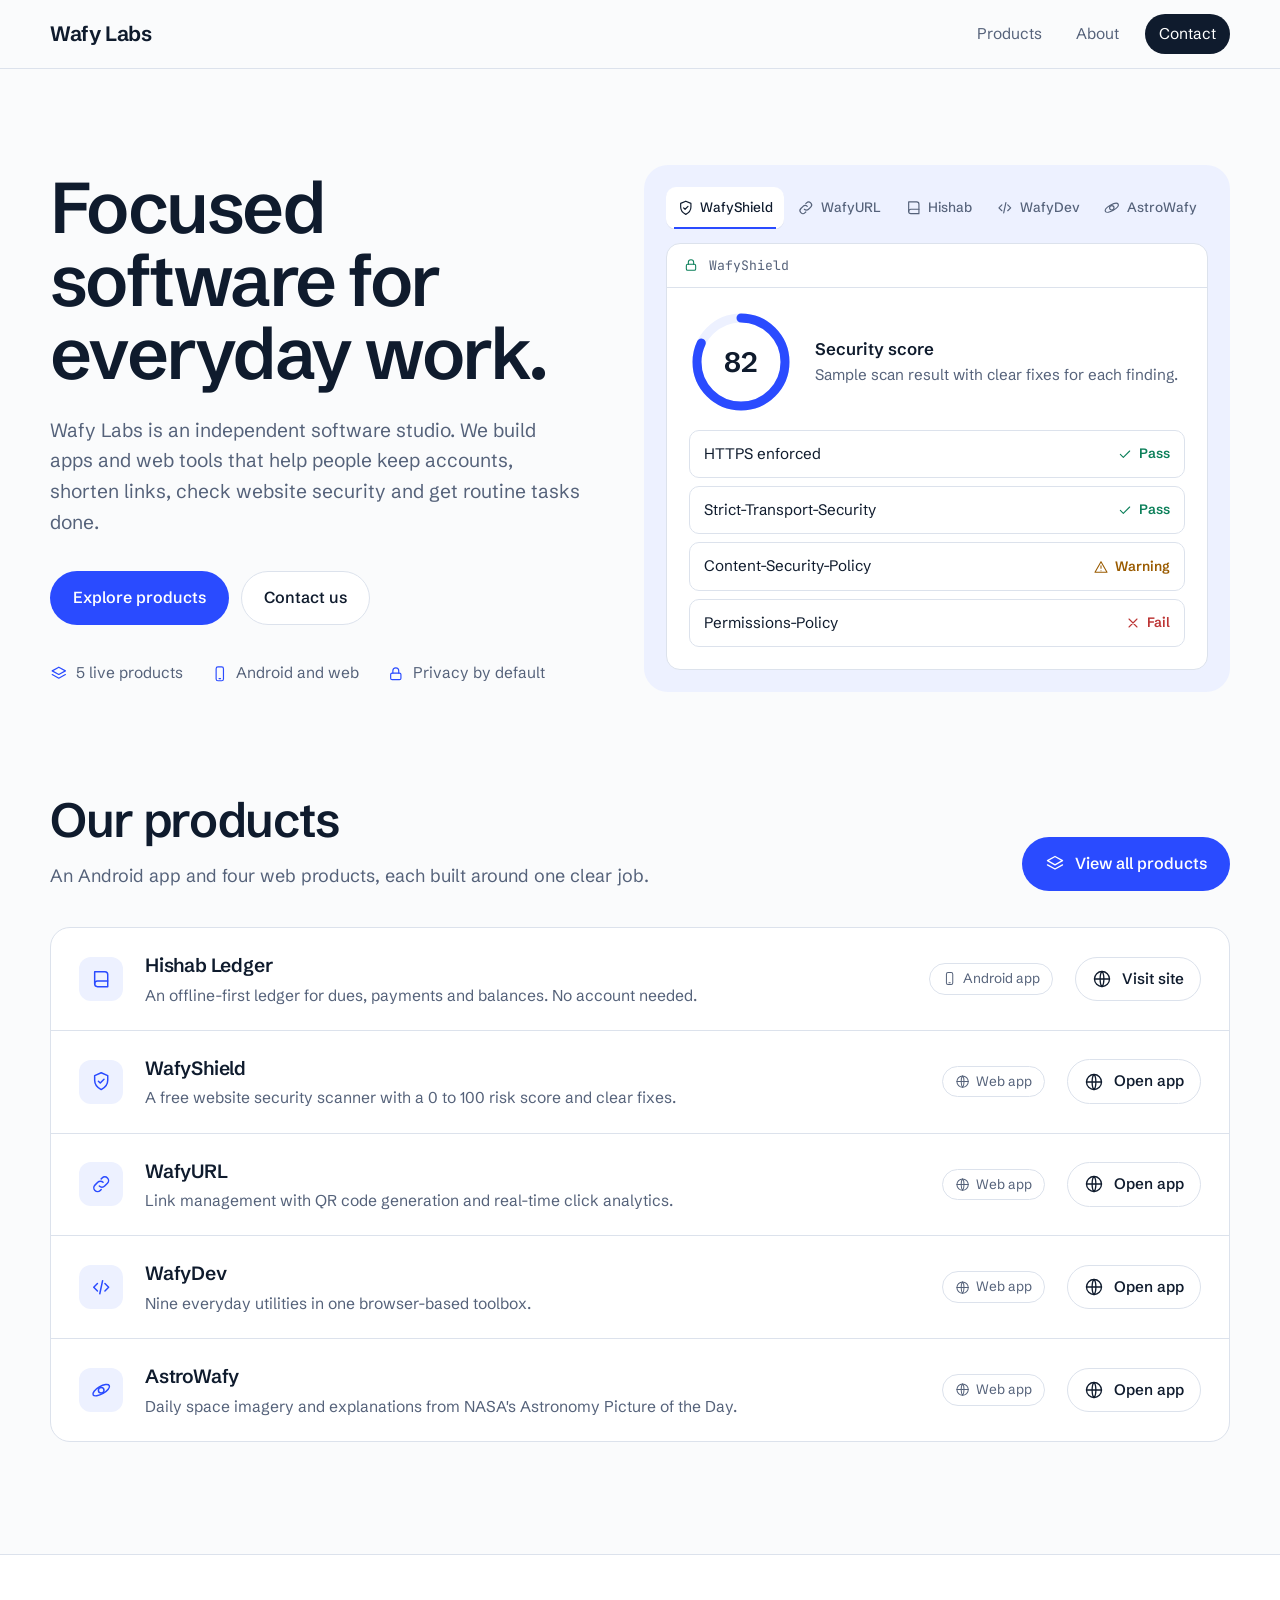
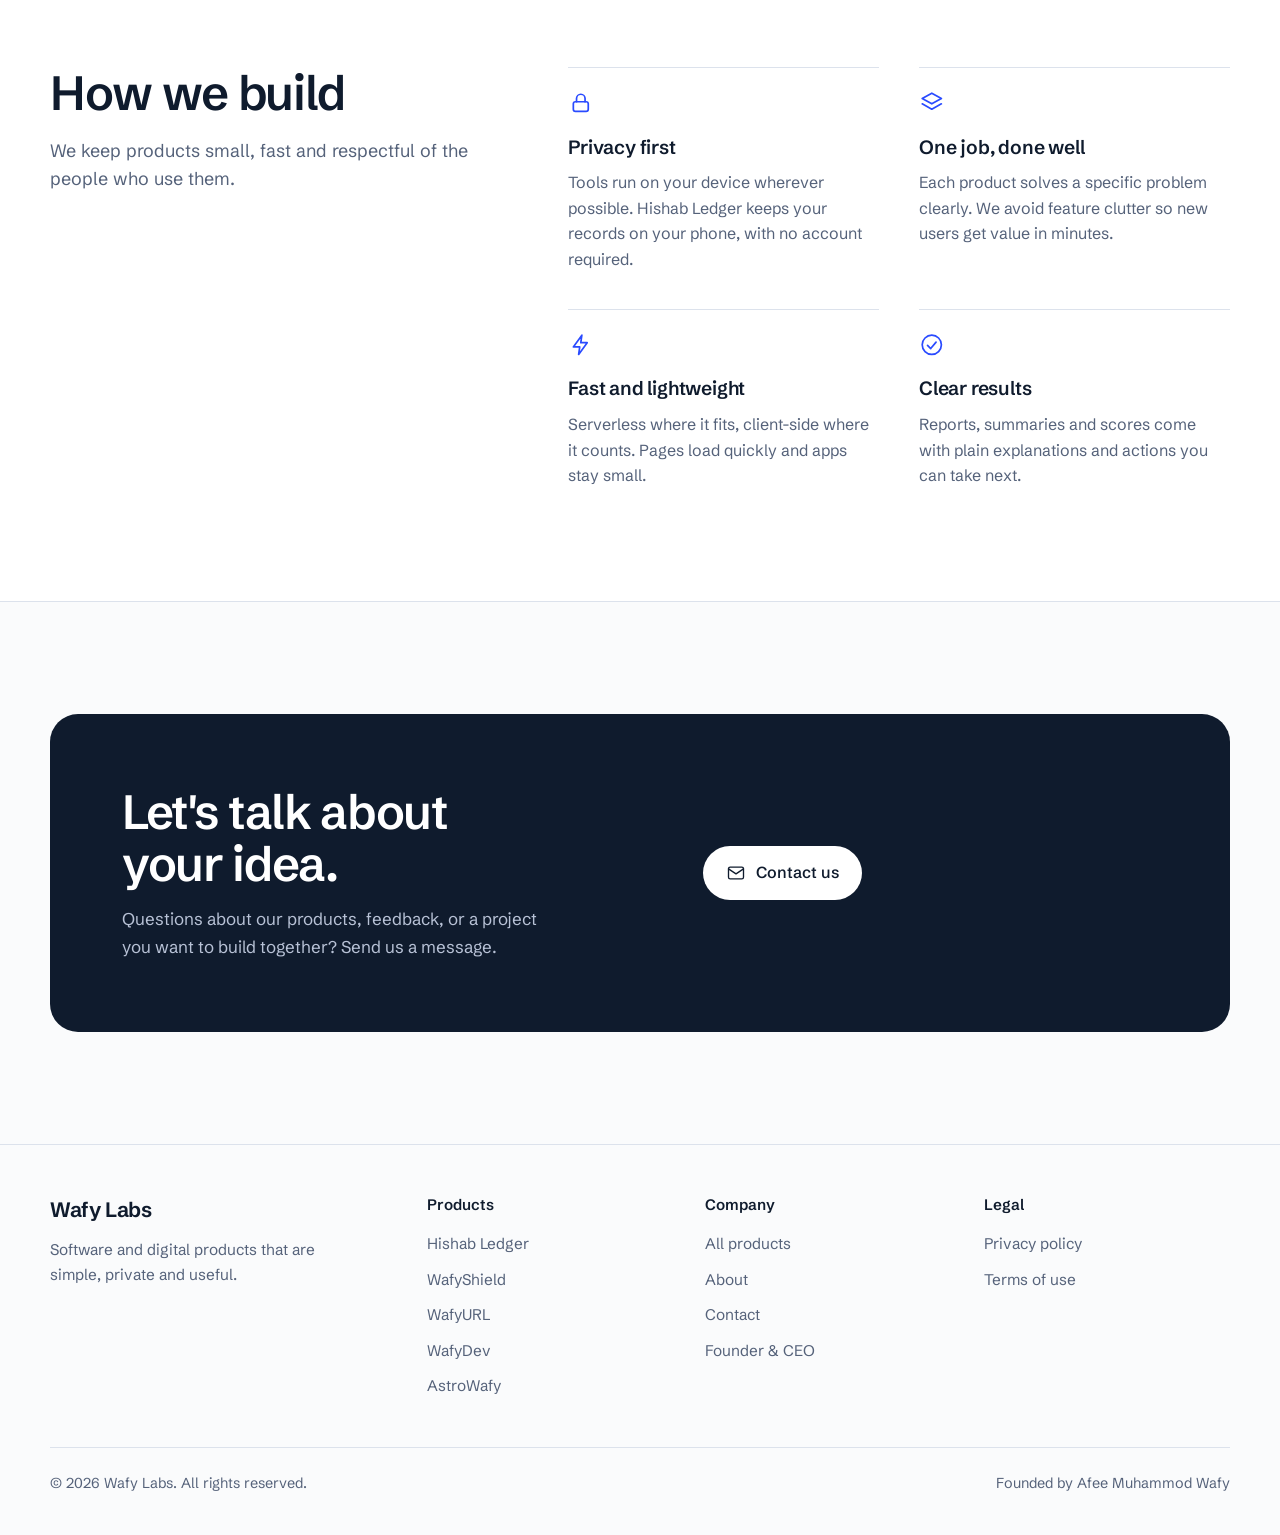
==== index.html @ 8c19bfa4 "Add files via upload" ====
<!doctype html>
<html lang="en">
<head>
  <meta charset="UTF-8">
  <meta name="viewport" content="width=device-width, initial-scale=1.0">
  <title>Wafy Labs — Software &amp; Digital Products</title>
  <meta name="description" content="Wafy Labs is an independent software studio building useful software, digital products, and web-based tools.">
  <meta name="author" content="Afee Muhammod Wafy">
  <meta name="creator" content="Afee Muhammod Wafy">
  <meta name="publisher" content="Wafy Labs">
  <link rel="icon" type="image/webp" href="assets/favicon.webp">
  <link rel="apple-touch-icon" href="assets/favicon.webp">
  <meta name="robots" content="index, follow, max-image-preview:large">
  <meta name="theme-color" content="#FAFBFC">
  <meta name="application-name" content="Wafy Labs">
  <link rel="canonical" href="https://amwafy.xyz/">

  <meta property="og:type" content="website">
  <meta property="og:url" content="https://amwafy.xyz/">
  <meta property="og:title" content="Wafy Labs — Software &amp; Digital Products">
  <meta property="og:description" content="Wafy Labs is an independent software studio building useful software, digital products, and web-based tools.">
  <meta property="og:site_name" content="Wafy Labs">
  <meta property="og:locale" content="en_US">
  <meta property="og:image" content="https://amwafy.xyz/assets/favicon.webp">

  <meta name="twitter:card" content="summary">
  <meta name="twitter:title" content="Wafy Labs — Software &amp; Digital Products">
  <meta name="twitter:description" content="Wafy Labs is an independent software studio building useful software, digital products, and web-based tools.">
  <meta name="twitter:image" content="https://amwafy.xyz/assets/favicon.webp">

  <script type="application/ld+json">
{
  "@context": "https://schema.org",
  "@graph": [
    {
      "@type": "Person",
      "@id": "https://afeemuhammodwafy.com/#person",
      "name": "Afee Muhammod Wafy",
      "url": "https://afeemuhammodwafy.com/",
      "jobTitle": "Founder &amp; CEO & CEO",
      "worksFor": {
        "@id": "https://amwafy.xyz/#organization"
      },
      "sameAs": [
        "https://github.com/afeemuhammodwafy1"
      ]
    },
    {
      "@type": "Organization",
      "@id": "https://amwafy.xyz/#organization",
      "name": "Wafy Labs",
      "url": "https://amwafy.xyz/",
      "logo": "https://amwafy.xyz/assets/favicon.webp",
      "description": "Independent software studio building useful software, digital products, and web-based tools.",
      "founder": {
        "@id": "https://afeemuhammodwafy.com/#person"
      }
    },
    {
      "@type": "WebSite",
      "@id": "https://amwafy.xyz/#website",
      "url": "https://amwafy.xyz/",
      "name": "Wafy Labs",
      "description": "Independent software studio building useful software, digital products, and web-based tools.",
      "publisher": {
        "@id": "https://amwafy.xyz/#organization"
      },
      "author": {
        "@id": "https://afeemuhammodwafy.com/#person"
      }
    },
    {
      "@type": "ItemList",
      "name": "Wafy Labs products",
      "url": "https://amwafy.xyz/products/",
      "itemListElement": [
        {
          "@type": "ListItem",
          "position": 1,
          "item": {
            "@type": "MobileApplication",
            "name": "Hishab Ledger",
            "url": "https://hishabledger.amwafy.xyz/",
            "operatingSystem": "Android",
            "applicationCategory": "FinanceApplication"
          }
        },
        {
          "@type": "ListItem",
          "position": 2,
          "item": {
            "@type": "WebApplication",
            "name": "WafyShield",
            "url": "https://shield.amwafy.xyz/",
            "applicationCategory": "SecurityApplication"
          }
        },
        {
          "@type": "ListItem",
          "position": 3,
          "item": {
            "@type": "WebApplication",
            "name": "WafyURL",
            "url": "https://url.amwafy.xyz/",
            "applicationCategory": "UtilitiesApplication"
          }
        },
        {
          "@type": "ListItem",
          "position": 4,
          "item": {
            "@type": "WebApplication",
            "name": "WafyDev",
            "url": "https://dev.amwafy.xyz/",
            "applicationCategory": "DeveloperApplication"
          }
        },
        {
          "@type": "ListItem",
          "position": 5,
          "item": {
            "@type": "WebApplication",
            "name": "AstroWafy",
            "url": "https://astro.amwafy.xyz/",
            "description": "Web app that shows NASA Astronomy Picture of the Day imagery with explanations."
          }
        }
      ]
    },
    {
      "@type": "WebPage",
      "@id": "https://amwafy.xyz/#webpage",
      "url": "https://amwafy.xyz/",
      "name": "Wafy Labs — Software & Digital Products",
      "isPartOf": {
        "@id": "https://amwafy.xyz/#website"
      },
      "about": {
        "@id": "https://amwafy.xyz/#organization"
      }
    }
  ]
}
  </script>

  <link rel="preconnect" href="https://fonts.googleapis.com">
  <link rel="preconnect" href="https://fonts.gstatic.com" crossorigin>
  <link href="https://fonts.googleapis.com/css2?family=Schibsted+Grotesk:wght@400;500;600;700&family=JetBrains+Mono:wght@400;500&display=swap" rel="stylesheet">
  <link rel="stylesheet" href="css/style.css">
</head>
<body>
<svg width="0" height="0" style="position:absolute" aria-hidden="true" focusable="false">
  <symbol id="i-ledger" viewBox="0 0 24 24"><path d="M5 4h11a3 3 0 0 1 3 3v13H8a3 3 0 0 1-3-3V4z"/><path d="M5 17a3 3 0 0 1 3-3h11"/></symbol>
  <symbol id="i-shield" viewBox="0 0 24 24"><path d="M12 3l7 3v5c0 4.5-3 8-7 10-4-2-7-5.5-7-10V6l7-3z"/><path d="M9 12l2 2 4-4"/></symbol>
  <symbol id="i-link" viewBox="0 0 24 24"><path d="M10 14a4 4 0 0 0 5.7 0l3-3a4 4 0 0 0-5.7-5.7l-1 1"/><path d="M14 10a4 4 0 0 0-5.7 0l-3 3a4 4 0 0 0 5.7 5.7l1-1"/></symbol>
  <symbol id="i-code" viewBox="0 0 24 24"><path d="M8 8l-4 4 4 4M16 8l4 4-4 4M13.5 5l-3 14"/></symbol>
  <symbol id="i-orbit" viewBox="0 0 24 24"><circle cx="12" cy="12" r="3"/><ellipse cx="12" cy="12" rx="10" ry="4" transform="rotate(-30 12 12)"/></symbol>
  <symbol id="i-mail" viewBox="0 0 24 24"><rect x="3" y="5" width="18" height="14" rx="2"/><path d="M3 7l9 6 9-6"/></symbol>
  <symbol id="i-branch" viewBox="0 0 24 24"><circle cx="6" cy="6" r="2"/><circle cx="6" cy="18" r="2"/><circle cx="18" cy="8" r="2"/><path d="M6 8v8M18 10c0 4-6 3-12 6"/></symbol>
  <symbol id="i-globe" viewBox="0 0 24 24"><circle cx="12" cy="12" r="9"/><path d="M3 12h18M12 3c3 3 3 15 0 18M12 3c-3 3-3 15 0 18"/></symbol>
  <symbol id="i-lock" viewBox="0 0 24 24"><rect x="5" y="11" width="14" height="9" rx="2"/><path d="M8 11V8a4 4 0 0 1 8 0v3"/></symbol>
  <symbol id="i-bolt" viewBox="0 0 24 24"><path d="M13 3L5 14h6l-1 7 8-11h-6l1-7z"/></symbol>
  <symbol id="i-phone" viewBox="0 0 24 24"><rect x="7" y="2.5" width="10" height="19" rx="2.5"/><path d="M11 18.5h2"/></symbol>
  <symbol id="i-check" viewBox="0 0 24 24"><path d="M5 12.5l4.5 4.5L19 7.5"/></symbol>
  <symbol id="i-warn" viewBox="0 0 24 24"><path d="M12 4l9 16H3L12 4z"/><path d="M12 10v4M12 17.5v.01"/></symbol>
  <symbol id="i-x" viewBox="0 0 24 24"><path d="M6 6l12 12M18 6L6 18"/></symbol>
  <symbol id="i-menu" viewBox="0 0 24 24"><path d="M4 7h16M4 12h16M4 17h16"/></symbol>
  <symbol id="i-close" viewBox="0 0 24 24"><path d="M6 6l12 12M18 6L6 18"/></symbol>
  <symbol id="i-user" viewBox="0 0 24 24"><circle cx="12" cy="8" r="4"/><path d="M4 21c0-4 4-6 8-6s8 2 8 6"/></symbol>
  <symbol id="i-layers" viewBox="0 0 24 24"><path d="M12 3l9 5-9 5-9-5 9-5z"/><path d="M3 13l9 5 9-5"/></symbol>
  <symbol id="i-circle-check" viewBox="0 0 24 24"><circle cx="12" cy="12" r="9"/><path d="M8 12.5l3 3 5-6"/></symbol>
  <symbol id="i-key" viewBox="0 0 24 24"><circle cx="8" cy="15" r="4"/><path d="M11 12l9-9M16 7l3 3"/></symbol>
  <symbol id="i-qr" viewBox="0 0 24 24"><rect x="4" y="4" width="6" height="6"/><rect x="14" y="4" width="6" height="6"/><rect x="4" y="14" width="6" height="6"/><path d="M14 14h2v2h-2zM18 18h2M14 19v1M19 14v1"/></symbol>
  <symbol id="i-keyboard" viewBox="0 0 24 24"><rect x="2.5" y="6" width="19" height="12" rx="2"/><path d="M6 10h.01M10 10h.01M14 10h.01M18 10h.01M7 14h10"/></symbol>
  <symbol id="i-timer" viewBox="0 0 24 24"><circle cx="12" cy="13" r="8"/><path d="M12 9v4l2.5 2M9.5 3h5"/></symbol>
  <symbol id="i-doc" viewBox="0 0 24 24"><path d="M6 3h8l4 4v14H6V3z"/><path d="M14 3v4h4M9 12h6M9 16h6"/></symbol>
  <symbol id="i-note" viewBox="0 0 24 24"><rect x="4" y="4" width="16" height="16" rx="2"/><path d="M8 9h8M8 13h5"/></symbol>
  <symbol id="i-calendar" viewBox="0 0 24 24"><rect x="4" y="5" width="16" height="16" rx="2"/><path d="M4 10h16M8 3v4M16 3v4"/></symbol>
  <symbol id="i-type" viewBox="0 0 24 24"><path d="M5 7V5h14v2M12 5v14M9 19h6"/></symbol>
  <symbol id="i-palette" viewBox="0 0 24 24"><path d="M12 3a9 9 0 1 0 0 18c1.5 0 2-1 1.5-2-.6-1.2 0-2.5 1.5-2.5H17a4 4 0 0 0 4-4c0-5-4-9.5-9-9.5z"/><path d="M7.5 11h.01M10 7.5h.01M14.5 7.5h.01"/></symbol>
</svg>

<a class="skip" href="#main">Skip to content</a>
<header class="site-header">
  <div class="wrap nav">
    <a href="./" class="brand" aria-label="Wafy Labs home">Wafy Labs</a>
    <button class="menu-btn" id="menuBtn" aria-label="Open menu" aria-expanded="false" aria-controls="navLinks">
      <svg class="ic" aria-hidden="true"><use href="#i-menu"/></svg>
    </button>
    <nav class="nav-links" id="navLinks" aria-label="Primary">
      <a href="products/">Products</a>
      <a href="about/">About</a>
      <a href="contact/" class="cta">Contact</a>
    </nav>
  </div>
</header>

<main id="main">
<!-- Hero -->
  <section class="hero">
    <div class="wrap hero-grid">
      <div class="hero-copy">
        <h1>Focused software for everyday work.</h1>
        <p class="hero-lead">Wafy Labs is an independent software studio. We build apps and web tools that help people keep accounts, shorten links, check website security and get routine tasks done.</p>
        <div class="hero-actions">
          <a href="products/" class="btn btn-primary">Explore products</a>
          <a href="contact/" class="btn btn-ghost">Contact us</a>
        </div>
        <div class="hero-meta">
          <span><svg class="ic" aria-hidden="true"><use href="#i-layers"/></svg>5 live products</span>
          <span><svg class="ic" aria-hidden="true"><use href="#i-phone"/></svg>Android and web</span>
          <span><svg class="ic" aria-hidden="true"><use href="#i-lock"/></svg>Privacy by default</span>
        </div>
      </div>

      <div class="stage-wrap">
        <div class="stage" id="stage">
          <div class="tabs" role="tablist" aria-label="Wafy Labs products">
            <button class="tab" role="tab" aria-selected="true" aria-controls="p-shield" id="t-shield" data-name="WafyShield"><svg class="ic" aria-hidden="true"><use href="#i-shield"/></svg><span>WafyShield</span></button>
            <button class="tab" role="tab" aria-selected="false" aria-controls="p-url" id="t-url" data-name="WafyURL"><svg class="ic" aria-hidden="true"><use href="#i-link"/></svg><span>WafyURL</span></button>
            <button class="tab" role="tab" aria-selected="false" aria-controls="p-hishab" id="t-hishab" data-name="Hishab Ledger"><svg class="ic" aria-hidden="true"><use href="#i-ledger"/></svg><span>Hishab</span></button>
            <button class="tab" role="tab" aria-selected="false" aria-controls="p-dev" id="t-dev" data-name="WafyDev"><svg class="ic" aria-hidden="true"><use href="#i-code"/></svg><span>WafyDev</span></button>
            <button class="tab" role="tab" aria-selected="false" aria-controls="p-astro" id="t-astro" data-name="AstroWafy"><svg class="ic" aria-hidden="true"><use href="#i-orbit"/></svg><span>AstroWafy</span></button>
          </div>

          <div class="window">
            <div class="window-bar">
              <svg class="ic" aria-hidden="true"><use href="#i-lock"/></svg>
              <span id="barName">WafyShield</span>
            </div>
            <div class="panels">

              <div class="panel active" role="tabpanel" id="p-shield" aria-labelledby="t-shield">
                <div class="score">
                  <svg class="ring" viewBox="0 0 104 104" role="img" aria-label="Security score 82 out of 100">
                    <circle class="track" cx="52" cy="52" r="44"/>
                    <circle class="bar" cx="52" cy="52" r="44"/>
                    <text x="52" y="62" text-anchor="middle">82</text>
                  </svg>
                  <p><strong>Security score</strong>Sample scan result with clear fixes for each finding.</p>
                </div>
                <div class="rows">
                  <div class="row"><span>HTTPS enforced</span><span class="status s-pass"><svg class="ic" aria-hidden="true"><use href="#i-check"/></svg>Pass</span></div>
                  <div class="row"><span>Strict-Transport-Security</span><span class="status s-pass"><svg class="ic" aria-hidden="true"><use href="#i-check"/></svg>Pass</span></div>
                  <div class="row"><span>Content-Security-Policy</span><span class="status s-warn"><svg class="ic" aria-hidden="true"><use href="#i-warn"/></svg>Warning</span></div>
                  <div class="row"><span>Permissions-Policy</span><span class="status s-fail"><svg class="ic" aria-hidden="true"><use href="#i-x"/></svg>Fail</span></div>
                </div>
              </div>

              <div class="panel" role="tabpanel" id="p-url" aria-labelledby="t-url">
                <div class="shortlink"><span>Short link ready</span><span class="status s-pass"><svg class="ic" aria-hidden="true"><use href="#i-check"/></svg>Active</span></div>
                <div class="url-grid">
                  <svg class="qr" id="qr" viewBox="0 0 25 25" role="img" aria-label="Sample QR code" shape-rendering="crispEdges"></svg>
                  <div>
                    <p class="chart-label">Clicks, last 7 days (sample)</p>
                    <div class="bars" aria-hidden="true">
                      <i style="height:34%"></i><i style="height:52%"></i><i style="height:44%"></i><i style="height:70%"></i><i style="height:62%"></i><i style="height:88%"></i><i style="height:76%"></i>
                    </div>
                  </div>
                </div>
              </div>

              <div class="panel" role="tabpanel" id="p-hishab" aria-labelledby="t-hishab">
                <div class="balance"><strong>৳ 12,450</strong><span>Total due, works offline</span></div>
                <div class="rows">
                  <div class="row"><span>Rahim Store<br><small>Due, 2 entries</small></span><span class="amt">৳ 5,200</span></div>
                  <div class="row"><span>Salma Traders<br><small>Payment received</small></span><span class="amt s-pass">৳ 1,500</span></div>
                  <div class="row"><span>Karim<br><small>Due, 1 entry</small></span><span class="amt">৳ 7,250</span></div>
                </div>
              </div>

              <div class="panel" role="tabpanel" id="p-dev" aria-labelledby="t-dev">
                <p class="panel-title">9 tools, one toolbox</p>
                <div class="tools">
                  <div class="tool"><svg class="ic" aria-hidden="true"><use href="#i-key"/></svg>Password</div>
                  <div class="tool"><svg class="ic" aria-hidden="true"><use href="#i-qr"/></svg>QR code</div>
                  <div class="tool"><svg class="ic" aria-hidden="true"><use href="#i-keyboard"/></svg>Typing test</div>
                  <div class="tool"><svg class="ic" aria-hidden="true"><use href="#i-timer"/></svg>Study timer</div>
                  <div class="tool"><svg class="ic" aria-hidden="true"><use href="#i-doc"/></svg>Markdown</div>
                  <div class="tool"><svg class="ic" aria-hidden="true"><use href="#i-note"/></svg>Notes</div>
                  <div class="tool"><svg class="ic" aria-hidden="true"><use href="#i-calendar"/></svg>Countdown</div>
                  <div class="tool"><svg class="ic" aria-hidden="true"><use href="#i-type"/></svg>Text utils</div>
                  <div class="tool"><svg class="ic" aria-hidden="true"><use href="#i-palette"/></svg>Palette</div>
                </div>
              </div>

              <div class="panel sky" role="tabpanel" id="p-astro" aria-labelledby="t-astro">
                <svg viewBox="0 0 320 260" role="img" aria-label="Orbit illustration">
                  <g class="orbit-spin">
                    <circle class="o" cx="160" cy="130" r="46"/>
                    <circle class="o" cx="160" cy="130" r="82"/>
                    <circle class="o" cx="160" cy="130" r="118"/>
                    <circle class="p" cx="206" cy="130" r="6"/>
                    <circle class="p" cx="102" cy="72" r="8" opacity=".7"/>
                    <circle class="p" cx="160" cy="12" r="5" opacity=".5"/>
                  </g>
                  <circle class="s" cx="160" cy="130" r="14"/>
                </svg>
              </div>

            </div>
          </div>
        </div>
      </div>
    </div>
  </section>

  

  <section class="flush-top">
    <div class="wrap">
      <div class="head-row">
        <div class="section-head">
          <h2>Our products</h2>
          <p>An Android app and four web products, each built around one clear job.</p>
        </div>
        <a class="btn btn-primary" href="products/"><svg class="ic" aria-hidden="true"><use href="#i-layers"/></svg> View all products</a>
      </div>
      <div class="plist">
      <article class="prow">
        <span class="card-icon"><svg class="ic" aria-hidden="true"><use href="#i-ledger"/></svg></span>
        <div>
          <h3>Hishab Ledger</h3>
          <p>An offline-first ledger for dues, payments and balances. No account needed.</p>
        </div>
        <span class="tag"><svg class="ic" aria-hidden="true"><use href="#i-phone"/></svg>Android app</span>
        <a class="btn btn-ghost btn-sm" href="https://hishabledger.amwafy.xyz/" rel="noopener"><svg class="ic" aria-hidden="true"><use href="#i-globe"/></svg> Visit site</a>
      </article>
      <article class="prow">
        <span class="card-icon"><svg class="ic" aria-hidden="true"><use href="#i-shield"/></svg></span>
        <div>
          <h3>WafyShield</h3>
          <p>A free website security scanner with a 0 to 100 risk score and clear fixes.</p>
        </div>
        <span class="tag"><svg class="ic" aria-hidden="true"><use href="#i-globe"/></svg>Web app</span>
        <a class="btn btn-ghost btn-sm" href="https://shield.amwafy.xyz/" rel="noopener"><svg class="ic" aria-hidden="true"><use href="#i-globe"/></svg> Open app</a>
      </article>
      <article class="prow">
        <span class="card-icon"><svg class="ic" aria-hidden="true"><use href="#i-link"/></svg></span>
        <div>
          <h3>WafyURL</h3>
          <p>Link management with QR code generation and real-time click analytics.</p>
        </div>
        <span class="tag"><svg class="ic" aria-hidden="true"><use href="#i-globe"/></svg>Web app</span>
        <a class="btn btn-ghost btn-sm" href="https://url.amwafy.xyz/" rel="noopener"><svg class="ic" aria-hidden="true"><use href="#i-globe"/></svg> Open app</a>
      </article>
      <article class="prow">
        <span class="card-icon"><svg class="ic" aria-hidden="true"><use href="#i-code"/></svg></span>
        <div>
          <h3>WafyDev</h3>
          <p>Nine everyday utilities in one browser-based toolbox.</p>
        </div>
        <span class="tag"><svg class="ic" aria-hidden="true"><use href="#i-globe"/></svg>Web app</span>
        <a class="btn btn-ghost btn-sm" href="https://dev.amwafy.xyz/" rel="noopener"><svg class="ic" aria-hidden="true"><use href="#i-globe"/></svg> Open app</a>
      </article>
      <article class="prow">
        <span class="card-icon"><svg class="ic" aria-hidden="true"><use href="#i-orbit"/></svg></span>
        <div>
          <h3>AstroWafy</h3>
          <p>Daily space imagery and explanations from NASA's Astronomy Picture of the Day.</p>
        </div>
        <span class="tag"><svg class="ic" aria-hidden="true"><use href="#i-globe"/></svg>Web app</span>
        <a class="btn btn-ghost btn-sm" href="https://astro.amwafy.xyz/" rel="noopener"><svg class="ic" aria-hidden="true"><use href="#i-globe"/></svg> Open app</a>
      </article>
      </div>
    </div>
  </section>

  <section class="approach">
    <div class="wrap split">
      <div>
        <h2>How we build</h2>
        <p class="lead">We keep products small, fast and respectful of the people who use them.</p>
      </div>
      <div class="principles">
        <div class="principle">
          <svg class="ic" aria-hidden="true"><use href="#i-lock"/></svg>
          <h3>Privacy first</h3>
          <p>Tools run on your device wherever possible. Hishab Ledger keeps your records on your phone, with no account required.</p>
        </div>
        <div class="principle">
          <svg class="ic" aria-hidden="true"><use href="#i-layers"/></svg>
          <h3>One job, done well</h3>
          <p>Each product solves a specific problem clearly. We avoid feature clutter so new users get value in minutes.</p>
        </div>
        <div class="principle">
          <svg class="ic" aria-hidden="true"><use href="#i-bolt"/></svg>
          <h3>Fast and lightweight</h3>
          <p>Serverless where it fits, client-side where it counts. Pages load quickly and apps stay small.</p>
        </div>
        <div class="principle">
          <svg class="ic" aria-hidden="true"><use href="#i-circle-check"/></svg>
          <h3>Clear results</h3>
          <p>Reports, summaries and scores come with plain explanations and actions you can take next.</p>
        </div>
      </div>
    </div>
  </section>

  <section class="cta-section" style="padding-top: clamp(64px, 9vw, 112px);">
    <div class="wrap">
      <div class="contact-box">
        <div>
          <h2>Let's talk about your idea.</h2>
          <p>Questions about our products, feedback, or a project you want to build together? Send us a message.</p>
        </div>
        <div class="cta-actions">
          <a class="btn btn-light" href="contact/"><svg class="ic" aria-hidden="true"><use href="#i-mail"/></svg> Contact us</a>
        </div>
      </div>
    </div>
  </section>

</main>

<footer>
  <div class="wrap">
    <div class="foot">
      <div>
        <a href="./" class="brand">Wafy Labs</a>
        <p>Software and digital products that are simple, private and useful.</p>
      </div>
      <div>
        <h3>Products</h3>
        <ul>
          <li><a href="https://hishabledger.amwafy.xyz/" rel="noopener">Hishab Ledger</a></li>
          <li><a href="https://shield.amwafy.xyz/" rel="noopener">WafyShield</a></li>
          <li><a href="https://url.amwafy.xyz/" rel="noopener">WafyURL</a></li>
          <li><a href="https://dev.amwafy.xyz/" rel="noopener">WafyDev</a></li>
          <li><a href="https://astro.amwafy.xyz/" rel="noopener">AstroWafy</a></li>
        </ul>
      </div>
      <div>
        <h3>Company</h3>
        <ul>
          <li><a href="products/">All products</a></li>
          <li><a href="about/">About</a></li>
          <li><a href="contact/">Contact</a></li>
          <li><a href="https://afeemuhammodwafy.com/" rel="noopener">Founder &amp; CEO</a></li>
        </ul>
      </div>
      <div>
        <h3>Legal</h3>
        <ul>
          <li><a href="privacy/">Privacy policy</a></li>
          <li><a href="terms/">Terms of use</a></li>
        </ul>
      </div>
    </div>
    <div class="copy">
      <span>&copy; <span id="year">2026</span> Wafy Labs. All rights reserved.</span>
      <span>Founded by Afee Muhammod Wafy</span>
    </div>
  </div>
</footer>

<script src="js/main.js" defer></script>
</body>
</html>
---- css/style.css ----
:root {
      --bg: #FAFBFC;
      --surface: #FFFFFF;
      --ink: #0F1B2D;
      --muted: #55627A;
      --line: #DCE2EC;
      --accent: #2A4BFF;
      --accent-ink: #1B35C9;
      --tint: #EDF1FF;
      --pass: #0B7F59;
      --warn: #9A5B00;
      --fail: #BC3434;
      --font: "Schibsted Grotesk", "Segoe UI", system-ui, -apple-system, "Helvetica Neue", Arial, sans-serif;
      --mono: "JetBrains Mono", ui-monospace, "SFMono-Regular", Menlo, Consolas, monospace;
      --radius: 16px;
      --wrap: 1180px;
    }

    *, *::before, *::after { box-sizing: border-box; }
    html { scroll-behavior: smooth; scroll-padding-top: 84px; -webkit-text-size-adjust: 100%; }
    body {
      margin: 0;
      background: var(--bg);
      color: var(--ink);
      font-family: var(--font);
      font-size: 1.0625rem;
      line-height: 1.6;
      -webkit-font-smoothing: antialiased;
    }
    img, svg { display: block; max-width: 100%; }
    a { color: inherit; text-decoration: none; }
    h1, h2, h3, p { margin: 0; }
    ul { margin: 0; padding: 0; list-style: none; }
    button { font: inherit; color: inherit; }
    :focus-visible { outline: 3px solid var(--accent); outline-offset: 3px; border-radius: 6px; }

    .wrap { width: min(var(--wrap), 100% - 48px); margin-inline: auto; }
    .ic { width: 1.25rem; height: 1.25rem; fill: none; stroke: currentColor; stroke-width: 1.6; stroke-linecap: round; stroke-linejoin: round; flex: none; }
    .sr { position: absolute; width: 1px; height: 1px; overflow: hidden; clip: rect(0 0 0 0); white-space: nowrap; }

    /* Header */
    .site-header { position: sticky; top: 0; z-index: 50; background: rgba(250, 251, 252, .88); backdrop-filter: blur(12px); -webkit-backdrop-filter: blur(12px); border-bottom: 1px solid var(--line); }
    .nav { display: flex; align-items: center; justify-content: space-between; height: 68px; }
    .brand { display: flex; align-items: center; font-weight: 650; font-size: 1.3rem; letter-spacing: -.02em; }
        .nav-links { display: flex; align-items: center; gap: 6px; }
    .nav-links a { padding: 8px 14px; border-radius: 999px; font-size: .97rem; color: var(--muted); transition: color .15s, background .15s; }
    .nav-links a:hover { color: var(--ink); background: var(--tint); }
    .nav-links a.cta { background: var(--ink); color: #fff; margin-left: 6px; }
    .nav-links a.cta:hover { background: var(--accent); }
    .menu-btn { display: none; background: none; border: 1px solid var(--line); border-radius: 10px; width: 42px; height: 42px; align-items: center; justify-content: center; cursor: pointer; }

    /* Buttons */
    .btn { display: inline-flex; align-items: center; gap: 10px; padding: 13px 22px; border-radius: 999px; font-weight: 550; font-size: 1rem; border: 1px solid transparent; cursor: pointer; transition: background .15s, color .15s, border-color .15s; }
    .btn-primary { background: var(--accent); color: #fff; }
    .btn-primary:hover { background: var(--accent-ink); }
    .btn-ghost { border-color: var(--line); background: var(--surface); }
    .btn-ghost:hover { border-color: var(--ink); }

    /* Hero */
    .hero { padding: clamp(48px, 8vw, 96px) 0 clamp(56px, 8vw, 104px); }
    .hero-grid { display: grid; grid-template-columns: minmax(0, .95fr) minmax(0, 1.05fr); gap: clamp(32px, 5vw, 72px); align-items: center; }
    .hero h1 { font-size: clamp(2.6rem, 5.6vw, 4.5rem); line-height: 1.02; font-weight: 600; letter-spacing: -.035em; max-width: 12ch; }
    .hero-lead { margin-top: 24px; font-size: 1.2rem; color: var(--muted); max-width: 46ch; }
    .hero-actions { display: flex; flex-wrap: wrap; gap: 12px; margin-top: 34px; }
    .hero-meta { margin-top: 36px; display: flex; flex-wrap: wrap; gap: 10px 28px; color: var(--muted); font-size: .97rem; }
    .hero-meta span { display: inline-flex; align-items: center; gap: 8px; }
    .hero-meta .ic { color: var(--accent); width: 1.1rem; height: 1.1rem; }

    .hero-copy > * { animation: rise .7s cubic-bezier(.2, .7, .2, 1) both; }
    .hero-copy > *:nth-child(2) { animation-delay: .08s; }
    .hero-copy > *:nth-child(3) { animation-delay: .16s; }
    .hero-copy > *:nth-child(4) { animation-delay: .24s; }
    .stage-wrap { animation: rise .8s .18s cubic-bezier(.2, .7, .2, 1) both; }
    @keyframes rise { from { opacity: 0; transform: translateY(16px); } to { opacity: 1; transform: none; } }

    /* Product stage */
    .stage-wrap { container-type: inline-size; container-name: stage; background: var(--tint); border-radius: 24px; padding: clamp(14px, 2vw, 22px); }
    .tabs { display: flex; gap: 2px; margin-bottom: 14px; overflow-x: auto; scrollbar-width: none; }
    .tabs::-webkit-scrollbar { display: none; }
    .tab { position: relative; flex: 1 1 auto; display: flex; align-items: center; justify-content: center; gap: 6px; padding: 10px 8px; background: transparent; border: 0; border-radius: 10px; cursor: pointer; color: var(--muted); font-size: .85rem; font-weight: 500; white-space: nowrap; transition: background .15s, color .15s; }
    .tab:hover { color: var(--ink); }
    .tab[aria-selected="true"] { background: var(--surface); color: var(--ink); box-shadow: 0 1px 0 rgba(15, 27, 45, .06); }
    .tab[aria-selected="true"]::after { content: ""; position: absolute; left: 8px; right: 8px; bottom: 0; height: 2px; background: var(--accent); transform-origin: left; animation: prog var(--dur, 6s) linear forwards; }
    .stage.paused .tab[aria-selected="true"]::after, .stage.manual .tab[aria-selected="true"]::after { animation: none; transform: none; }
    @keyframes prog { from { transform: scaleX(0); } to { transform: scaleX(1); } }

    .window { background: var(--surface); border: 1px solid var(--line); border-radius: 14px; overflow: hidden; }
    .window-bar { display: flex; align-items: center; gap: 10px; padding: 11px 16px; border-bottom: 1px solid var(--line); font-family: var(--mono); font-size: .82rem; color: var(--muted); }
    .window-bar .ic { width: 1rem; height: 1rem; color: var(--pass); }
    .panels { position: relative; min-height: 340px; }
    .panel { display: none; padding: 22px; }
    .panel.active { display: block; animation: fade .35s ease both; }
    @keyframes fade { from { opacity: 0; } to { opacity: 1; } }
    .panel-title { font-weight: 600; font-size: 1.05rem; margin-bottom: 14px; }

    .rows { display: grid; gap: 8px; }
    .row { display: flex; align-items: center; justify-content: space-between; gap: 12px; padding: 11px 14px; border: 1px solid var(--line); border-radius: 10px; font-size: .95rem; }
    .row small { font-family: var(--mono); font-size: .78rem; color: var(--muted); }
    .status { display: inline-flex; align-items: center; gap: 6px; font-size: .85rem; font-weight: 600; }
    .status .ic { width: 1rem; height: 1rem; }
    .s-pass { color: var(--pass); } .s-warn { color: var(--warn); } .s-fail { color: var(--fail); }

    .score { display: flex; align-items: center; gap: 22px; margin-bottom: 16px; }
    .ring { width: 104px; height: 104px; flex: none; }
    .ring circle { fill: none; stroke-width: 9; }
    .ring .track { stroke: var(--tint); }
    .ring .bar { stroke: var(--accent); stroke-linecap: round; stroke-dasharray: 276.5; stroke-dashoffset: 276.5; transform: rotate(-90deg); transform-origin: 50% 50%; transition: stroke-dashoffset 1.1s cubic-bezier(.2, .7, .2, 1) .15s; }
    .panel.active .ring .bar { stroke-dashoffset: 49.8; }
    .ring text { font-family: var(--font); font-weight: 650; font-size: 28px; fill: var(--ink); }
    .score p { color: var(--muted); font-size: .95rem; }
    .score strong { display: block; color: var(--ink); font-size: 1.05rem; font-weight: 600; }

    .shortlink { display: flex; align-items: center; justify-content: space-between; gap: 10px; padding: 12px 14px; background: var(--tint); border-radius: 10px; font-size: .98rem; font-weight: 500; margin-bottom: 18px; }
        .url-grid { display: grid; grid-template-columns: 132px 1fr; gap: 20px; align-items: end; }
    .qr { width: 132px; height: 132px; padding: 8px; border: 1px solid var(--line); border-radius: 10px; }
    .chart-label { font-size: .85rem; color: var(--muted); margin-bottom: 10px; }
    .bars { display: flex; align-items: flex-end; gap: 8px; height: 100px; }
    .bars i { flex: 1; background: var(--accent); border-radius: 5px 5px 0 0; transform-origin: bottom; transform: scaleY(0); }
    .bars i:nth-child(odd) { background: #7C93FF; }
    .panel.active .bars i { animation: grow .7s cubic-bezier(.2, .7, .2, 1) forwards; }
    .panel.active .bars i:nth-child(2) { animation-delay: .05s; } .panel.active .bars i:nth-child(3) { animation-delay: .1s; }
    .panel.active .bars i:nth-child(4) { animation-delay: .15s; } .panel.active .bars i:nth-child(5) { animation-delay: .2s; }
    .panel.active .bars i:nth-child(6) { animation-delay: .25s; } .panel.active .bars i:nth-child(7) { animation-delay: .3s; }
    @keyframes grow { to { transform: scaleY(1); } }

    .balance { display: flex; justify-content: space-between; align-items: baseline; margin-bottom: 14px; }
    .balance strong { font-size: 2rem; font-weight: 650; letter-spacing: -.02em; }
    .balance span { color: var(--muted); font-size: .92rem; }
    .row .amt { font-weight: 600; }

    .tools { display: grid; grid-template-columns: repeat(3, 1fr); gap: 10px; }
    .tool { display: flex; flex-direction: column; align-items: flex-start; gap: 12px; padding: 16px 14px; border: 1px solid var(--line); border-radius: 12px; font-size: .9rem; font-weight: 500; }
    .tool .ic { color: var(--accent); width: 1.5rem; height: 1.5rem; }

    .panel.sky.active { display: grid; place-items: center; }
    .sky svg { width: 100%; max-width: 330px; height: auto; }
    .sky .o { fill: none; stroke: var(--line); stroke-width: 1.2; }
    .sky .p { fill: var(--accent); }
    .sky .s { fill: var(--ink); }
    .sky .orbit-spin { transform-origin: 160px 130px; animation: spin 40s linear infinite; }
    @keyframes spin { to { transform: rotate(360deg); } }

    /* Sections */
    section { padding: clamp(64px, 9vw, 112px) 0; }
    .section-head { max-width: 640px; margin-bottom: 48px; }
    .section-head h2, .split h2 { font-size: clamp(2rem, 4vw, 3rem); line-height: 1.08; font-weight: 600; letter-spacing: -.028em; }
    .section-head p { margin-top: 16px; color: var(--muted); font-size: 1.12rem; }

    /* Products mosaic */
    .mosaic { display: grid; grid-template-columns: repeat(12, 1fr); gap: 1px; background: var(--line); border: 1px solid var(--line); border-radius: 20px; overflow: hidden; }
    .card { background: var(--surface); padding: clamp(24px, 3vw, 36px); display: flex; flex-direction: column; }
    .card.big { grid-column: span 7; }
    .card.mid { grid-column: span 5; }
    .card.small { grid-column: span 4; }
    .card.feature { background: var(--tint); }
    .card-top { display: flex; align-items: center; justify-content: space-between; gap: 12px; margin-bottom: 28px; }
    .card-icon { width: 46px; height: 46px; display: grid; place-items: center; border-radius: 12px; background: var(--tint); color: var(--accent); }
    .card.feature .card-icon { background: var(--surface); }
    .card-icon .ic { width: 1.4rem; height: 1.4rem; }
    .tag { display: inline-flex; align-items: center; gap: 6px; padding: 4px 12px; border: 1px solid var(--line); border-radius: 999px; font-size: .85rem; color: var(--muted); background: var(--surface); }
    .tag .ic { width: .95rem; height: .95rem; }
    .card h3 { font-size: 1.55rem; font-weight: 600; letter-spacing: -.02em; line-height: 1.15; }
    .card p { margin-top: 12px; color: var(--muted); max-width: 52ch; }
    .features { margin-top: 20px; display: grid; grid-template-columns: 1fr 1fr; gap: 8px 20px; font-size: .96rem; }
    .features li { display: flex; align-items: center; gap: 8px; }
    .features .ic { color: var(--pass); width: 1.05rem; height: 1.05rem; }
    .stack { margin-top: auto; padding-top: 24px; display: flex; flex-wrap: wrap; gap: 6px 16px; font-size: .88rem; color: var(--muted); }
    .card-link { margin-top: 20px; display: inline-flex; align-items: center; gap: 8px; font-weight: 600; font-size: .95rem; color: var(--ink); align-self: flex-start; padding: 9px 16px; border: 1px solid var(--line); border-radius: 999px; background: var(--surface); transition: border-color .15s, color .15s; }
    .card-link:hover { border-color: var(--ink); }

    /* Approach */
    .approach { background: var(--surface); border-block: 1px solid var(--line); }
    .split { display: grid; grid-template-columns: minmax(0, .8fr) minmax(0, 1.2fr); gap: clamp(32px, 6vw, 88px); }
    .split .lead { margin-top: 18px; color: var(--muted); font-size: 1.12rem; max-width: 40ch; }
    .principles { display: grid; grid-template-columns: 1fr 1fr; gap: 36px 40px; }
    .principle { border-top: 1px solid var(--line); padding-top: 22px; }
    .principle .ic { color: var(--accent); width: 1.6rem; height: 1.6rem; margin-bottom: 16px; }
    .principle h3 { font-size: 1.2rem; font-weight: 600; letter-spacing: -.01em; }
    .principle p { margin-top: 8px; color: var(--muted); font-size: 1rem; }

    /* About */
    .about-card { border: 1px solid var(--line); border-radius: 20px; background: var(--surface); overflow: hidden; }
    .about-card dl { margin: 0; }
    .about-card .fact { display: flex; justify-content: space-between; gap: 20px; padding: 18px 24px; border-bottom: 1px solid var(--line); }
    .about-card .fact:last-child { border-bottom: 0; }
    .about-card dt { color: var(--muted); }
    .about-card dd { margin: 0; font-weight: 550; text-align: right; }
    .about-text p { color: var(--muted); font-size: 1.12rem; margin-top: 18px; max-width: 56ch; }
    .about-text .links { display: flex; flex-wrap: wrap; gap: 12px; margin-top: 28px; }

    /* Contact */
    .contact { padding-top: 0; }
    .contact-box { background: var(--ink); color: #fff; border-radius: 28px; padding: clamp(36px, 6vw, 72px); display: grid; grid-template-columns: minmax(0, 1.2fr) minmax(0, 1fr); gap: 36px; align-items: center; }
    .contact-box h2 { font-size: clamp(2rem, 4vw, 3rem); line-height: 1.08; font-weight: 600; letter-spacing: -.028em; max-width: 14ch; }
    .contact-box p { margin-top: 16px; color: #B8C2D6; max-width: 44ch; }
    .form { background: var(--surface); color: var(--ink); border-radius: 20px; padding: clamp(22px, 3vw, 32px); display: grid; gap: 16px; }
    .field { display: grid; gap: 6px; }
    .field label { font-size: .92rem; font-weight: 600; }
    .field input, .field textarea { width: 100%; font: inherit; font-size: 1rem; color: var(--ink); background: var(--bg); border: 1px solid var(--line); border-radius: 10px; padding: 12px 14px; transition: border-color .15s, box-shadow .15s; }
    .field textarea { resize: vertical; min-height: 120px; }
    .field input:focus, .field textarea:focus { outline: none; border-color: var(--accent); box-shadow: 0 0 0 3px rgba(42, 75, 255, .18); }
    .field.invalid input, .field.invalid textarea { border-color: var(--fail); }
    .field .err { color: var(--fail); font-size: .85rem; display: none; }
    .field.invalid .err { display: block; }
    .hp { position: absolute; left: -9999px; width: 1px; height: 1px; opacity: 0; }
    .form .btn { justify-content: center; width: 100%; }
    .form .btn[disabled] { opacity: .65; cursor: progress; }
    .form-status { min-height: 1.4em; font-size: .95rem; margin: 0; }
    .form-status.ok { color: var(--pass); }
    .form-status.bad { color: var(--fail); }

    /* Footer */
    footer { border-top: 1px solid var(--line); padding: 48px 0 40px; }
    .foot { display: grid; grid-template-columns: 1.4fr 1fr 1fr 1fr; gap: 32px; }
    .foot p { color: var(--muted); font-size: .96rem; margin-top: 12px; max-width: 34ch; }
    .foot h3 { font-size: .95rem; font-weight: 600; margin-bottom: 12px; }
    .foot li { margin-bottom: 8px; }
    .foot li a { color: var(--muted); font-size: .96rem; }
    .foot li a:hover { color: var(--accent-ink); }
    .copy { margin-top: 40px; padding-top: 24px; border-top: 1px solid var(--line); color: var(--muted); font-size: .9rem; display: flex; flex-wrap: wrap; justify-content: space-between; gap: 8px; }

    /* Responsive */
    @media (max-width: 980px) {
      .hero-grid, .split, .contact-box { grid-template-columns: 1fr; }
      .hero h1 { max-width: 14ch; }
      .card.big, .card.mid { grid-column: span 12; }
      .card.small { grid-column: span 6; }
      .card.small:last-child { grid-column: span 12; }
    }
    @media (max-width: 760px) {
      .menu-btn { display: inline-flex; }
      .nav-links { position: absolute; top: 68px; left: 0; right: 0; flex-direction: column; align-items: stretch; background: var(--bg); border-bottom: 1px solid var(--line); padding: 12px 24px 20px; display: none; }
      .nav-links.open { display: flex; }
      .nav-links a { padding: 12px 14px; }
      .nav-links a.cta { margin: 6px 0 0; text-align: center; }
      .card.small { grid-column: span 12; }
      .features, .principles { grid-template-columns: 1fr; }
      .foot { grid-template-columns: 1fr 1fr; }
      .foot > div:first-child { grid-column: span 2; }
      .url-grid { grid-template-columns: 1fr; }
    }
    @media (max-width: 440px) {
      .wrap { width: min(var(--wrap), 100% - 32px); }
      .tools { grid-template-columns: repeat(3, 1fr); gap: 8px; }
      .tool { padding: 12px 10px; font-size: .8rem; }
      .panel { padding: 16px; }
    }
    @media (prefers-reduced-motion: reduce) {
      html { scroll-behavior: auto; }
      *, *::before, *::after { animation: none !important; transition: none !important; }
      .bars i { transform: none; }
      .panel .ring .bar { stroke-dashoffset: 49.8; }
    }
  

    /* Tabs: when the preview is narrow, show the name of the selected product only */
    .tab .ic { width: 1.1rem; height: 1.1rem; }
    @container stage (max-width: 520px) {
      .tab[aria-selected="false"] span { display: none; }
      .tab { padding: 11px 12px; }
    }


    /* ===== Multi-page additions ===== */
    .skip { position: absolute; left: 16px; top: -60px; background: var(--ink); color: #fff; padding: 10px 16px; border-radius: 10px; z-index: 100; }
    .skip:focus { top: 12px; }
    .nav-links a[aria-current="page"] { color: var(--ink); background: var(--tint); }
    .nav-links a.cta[aria-current="page"] { background: var(--accent); color: #fff; }
    .flush-top { padding-top: 0; }
    .btn-sm { padding: 9px 16px; font-size: .95rem; }
    .btn-light { background: #fff; color: var(--ink); }
    .btn-light:hover { background: var(--tint); }
    .btn-outline { border-color: #3A4A66; color: #fff; }
    .btn-outline:hover { border-color: #fff; }
    .cta-actions { display: flex; flex-wrap: wrap; gap: 12px; }
    .cta-section { padding-top: 0; }

    /* Inner page header */
    .page-head { padding: clamp(48px, 7vw, 92px) 0 clamp(32px, 5vw, 56px); }
    .page-head h1 { font-size: clamp(2.4rem, 5.2vw, 4rem); line-height: 1.04; font-weight: 600; letter-spacing: -.032em; max-width: 16ch; }
    .page-head p { margin-top: 20px; color: var(--muted); font-size: 1.2rem; max-width: 52ch; }
    .page-head.tight { padding-bottom: 0; }

    /* Home: products at a glance */
    .head-row { display: flex; flex-wrap: wrap; align-items: flex-end; justify-content: space-between; gap: 20px; margin-bottom: 36px; }
    .head-row .section-head { margin-bottom: 0; }
    .plist { background: var(--surface); border: 1px solid var(--line); border-radius: 20px; overflow: hidden; }
    .prow { display: grid; grid-template-columns: auto 1fr auto auto; align-items: center; gap: 22px; padding: 22px 28px; border-bottom: 1px solid var(--line); }
    .prow:last-child { border-bottom: 0; }
    .prow h3 { font-size: 1.2rem; font-weight: 600; letter-spacing: -.01em; }
    .prow p { color: var(--muted); font-size: .98rem; margin-top: 2px; }
    .prow .card-icon { width: 44px; height: 44px; }

    /* About */
    .focus { display: grid; grid-template-columns: repeat(4, 1fr); gap: 28px; }
    .focus-item { border-top: 1px solid var(--line); padding-top: 22px; }
    .focus-item .ic { color: var(--accent); width: 1.6rem; height: 1.6rem; margin-bottom: 16px; }
    .focus-item h3 { font-size: 1.15rem; font-weight: 600; }
    .focus-item p { margin-top: 8px; color: var(--muted); font-size: .98rem; }
    .tech { display: grid; grid-template-columns: repeat(3, 1fr); gap: 1px; background: var(--line); border: 1px solid var(--line); border-radius: 20px; overflow: hidden; }
    .tech > div { background: var(--surface); padding: 28px; }
    .tech h3 { font-size: 1.1rem; font-weight: 600; margin-bottom: 14px; }
    .tech li { color: var(--muted); padding: 6px 0; border-top: 1px solid var(--line); }
    .tech li:first-child { border-top: 0; }
    .alt { background: var(--surface); border-block: 1px solid var(--line); }

    /* Contact */
    .contact-layout { display: grid; grid-template-columns: minmax(0, 1.15fr) minmax(0, .85fr); gap: clamp(28px, 5vw, 72px); align-items: start; }
    .contact-layout .form { border: 1px solid var(--line); }
    .field select { width: 100%; font: inherit; font-size: 1rem; color: var(--ink); background: var(--bg); border: 1px solid var(--line); border-radius: 10px; padding: 12px 14px; }
    .field select:focus { outline: none; border-color: var(--accent); box-shadow: 0 0 0 3px rgba(42, 75, 255, .18); }
    .topics { display: grid; gap: 28px; }
    .topic { display: grid; grid-template-columns: auto 1fr; gap: 16px; }
    .topic .card-icon { width: 44px; height: 44px; }
    .topic h3 { font-size: 1.1rem; font-weight: 600; }
    .topic p { color: var(--muted); font-size: .98rem; margin-top: 4px; }

    /* Legal pages */
    .prose { max-width: 72ch; }
    .prose h2 { font-size: 1.45rem; font-weight: 600; letter-spacing: -.015em; margin: 40px 0 12px; line-height: 1.2; }
    .prose p, .prose li { color: #2B384D; }
    .prose p + p { margin-top: 14px; }
    .prose ul { list-style: disc; padding-left: 22px; margin-top: 12px; display: grid; gap: 8px; }
    .prose a { color: var(--accent-ink); text-decoration: underline; text-underline-offset: 3px; }
    .updated { color: var(--muted); font-size: .95rem; margin-top: 16px; }

    /* 404 */
    .nf { min-height: 52vh; display: flex; align-items: center; }

    @media (max-width: 980px) {
      .focus { grid-template-columns: 1fr 1fr; }
      .tech { grid-template-columns: 1fr; }
      .contact-layout { grid-template-columns: 1fr; }
    }
    @media (max-width: 760px) {
      .prow { grid-template-columns: auto 1fr; gap: 14px 16px; padding: 20px; }
      .prow .tag, .prow .btn { grid-column: 2; justify-self: start; }
      .focus { grid-template-columns: 1fr; }
    }
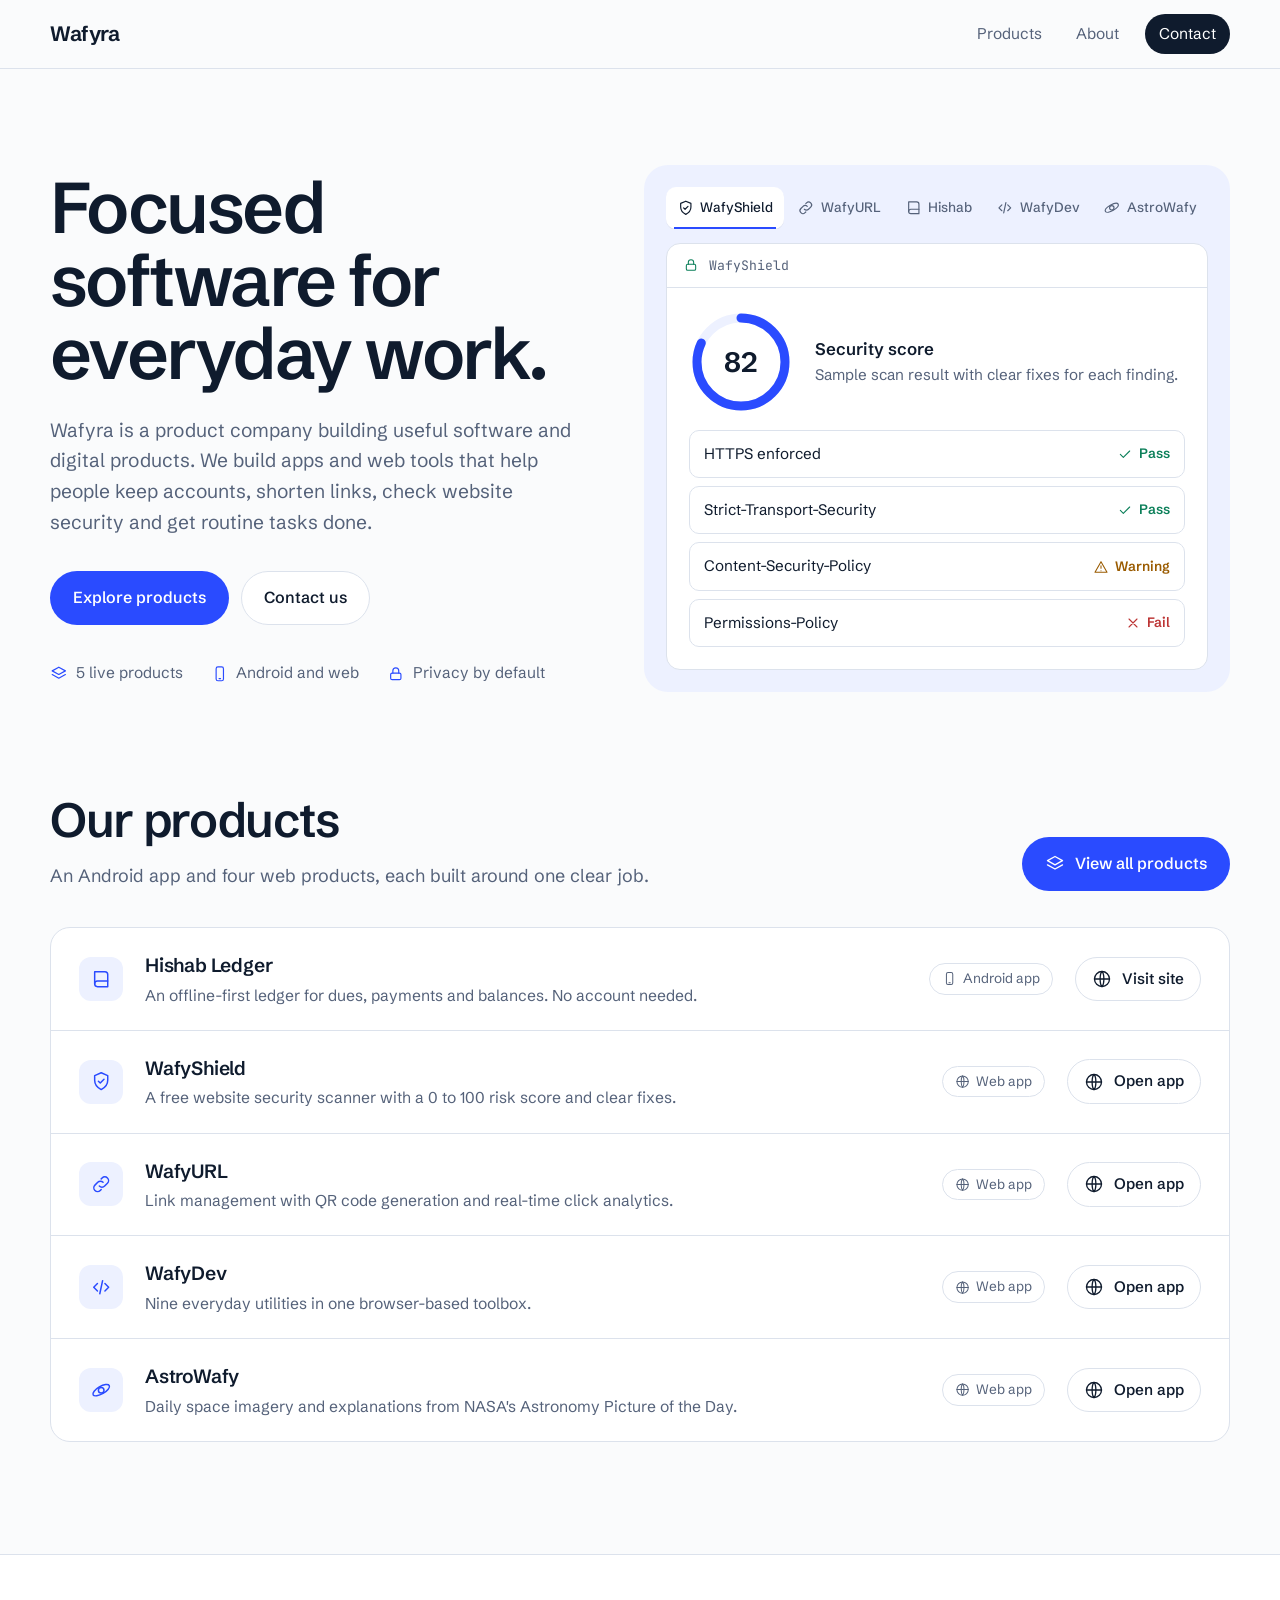
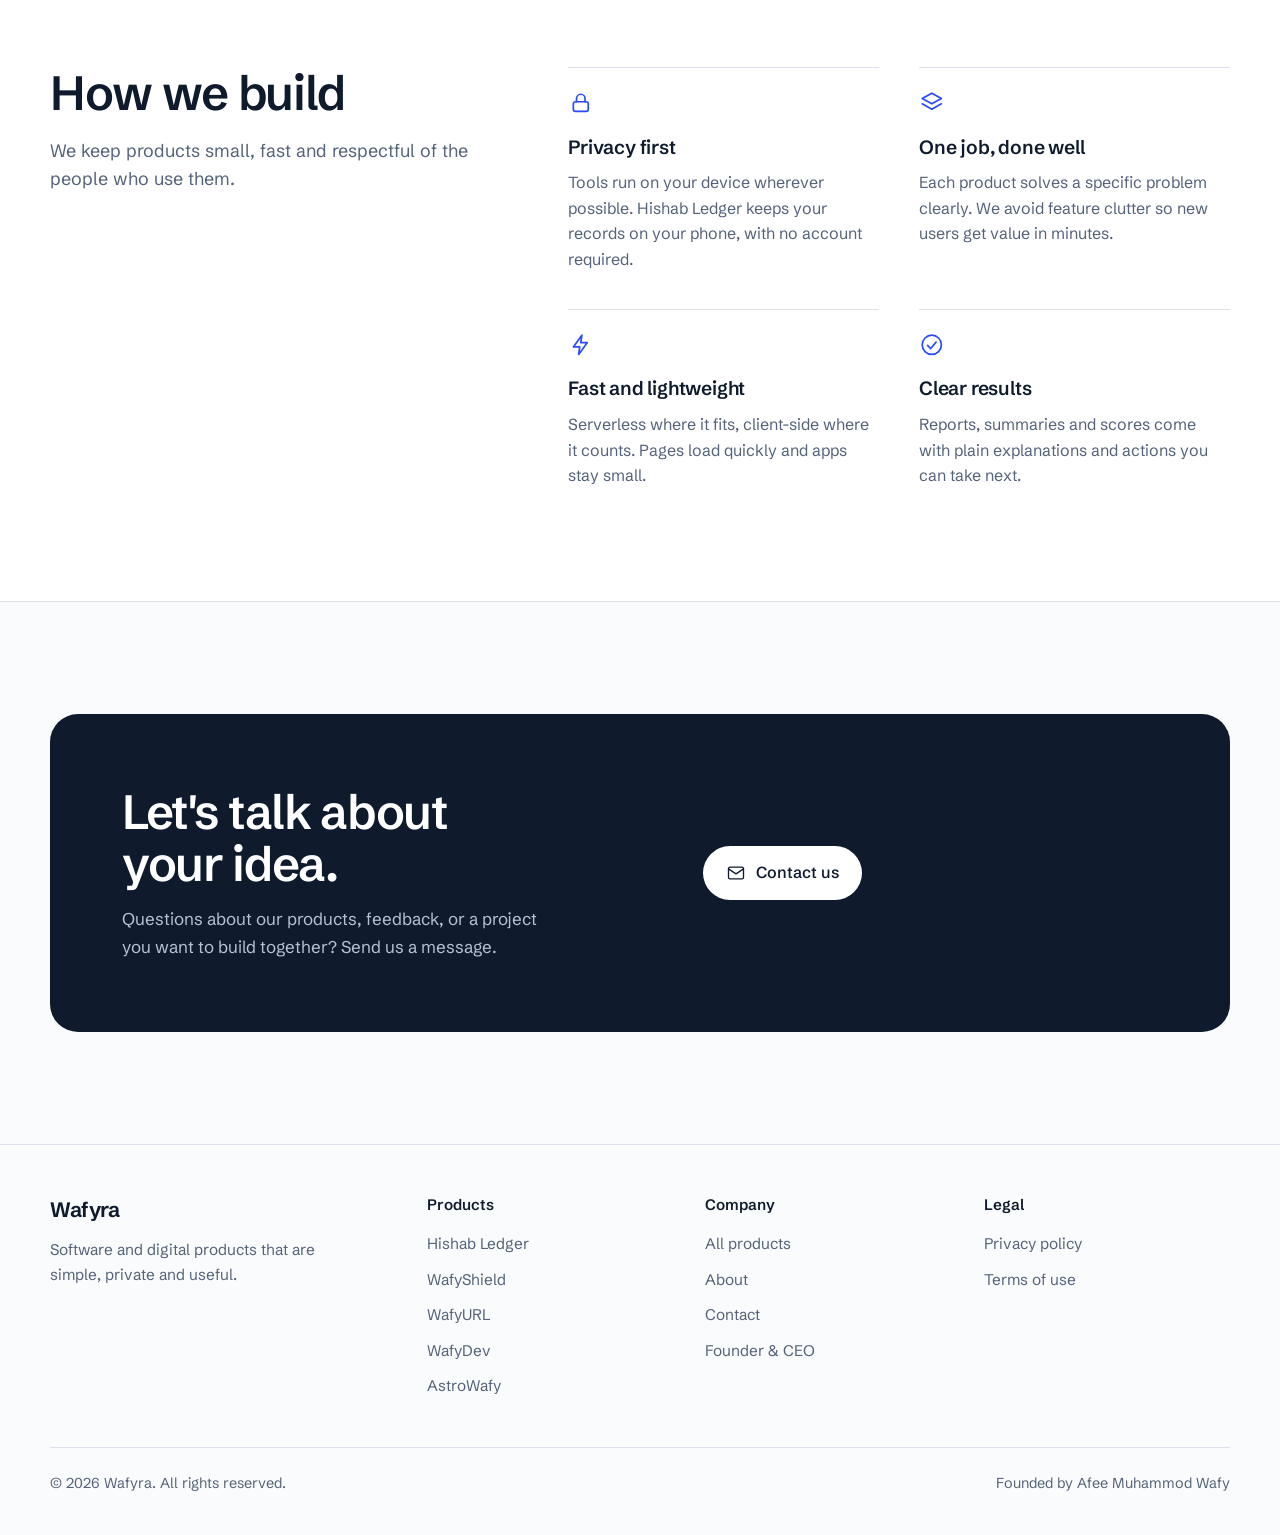
==== commit 00f82712: "Add files via upload" ====
--- a/index.html
+++ b/index.html
@@ -3,29 +3,29 @@
 <head>
   <meta charset="UTF-8">
   <meta name="viewport" content="width=device-width, initial-scale=1.0">
-  <title>Wafy Labs — Software &amp; Digital Products</title>
-  <meta name="description" content="Wafy Labs is an independent software studio building useful software, digital products, and web-based tools.">
+  <title>Wafyra — Software &amp; Digital Products</title>
+  <meta name="description" content="Wafyra is a product company building useful software and digital products.">
   <meta name="author" content="Afee Muhammod Wafy">
   <meta name="creator" content="Afee Muhammod Wafy">
-  <meta name="publisher" content="Wafy Labs">
+  <meta name="publisher" content="Wafyra">
   <link rel="icon" type="image/webp" href="assets/favicon.webp">
   <link rel="apple-touch-icon" href="assets/favicon.webp">
   <meta name="robots" content="index, follow, max-image-preview:large">
   <meta name="theme-color" content="#FAFBFC">
-  <meta name="application-name" content="Wafy Labs">
+  <meta name="application-name" content="Wafyra">
   <link rel="canonical" href="https://amwafy.xyz/">
 
   <meta property="og:type" content="website">
   <meta property="og:url" content="https://amwafy.xyz/">
-  <meta property="og:title" content="Wafy Labs — Software &amp; Digital Products">
-  <meta property="og:description" content="Wafy Labs is an independent software studio building useful software, digital products, and web-based tools.">
-  <meta property="og:site_name" content="Wafy Labs">
+  <meta property="og:title" content="Wafyra — Software &amp; Digital Products">
+  <meta property="og:description" content="Wafyra is a product company building useful software and digital products.">
+  <meta property="og:site_name" content="Wafyra">
   <meta property="og:locale" content="en_US">
   <meta property="og:image" content="https://amwafy.xyz/assets/favicon.webp">
 
   <meta name="twitter:card" content="summary">
-  <meta name="twitter:title" content="Wafy Labs — Software &amp; Digital Products">
-  <meta name="twitter:description" content="Wafy Labs is an independent software studio building useful software, digital products, and web-based tools.">
+  <meta name="twitter:title" content="Wafyra — Software &amp; Digital Products">
+  <meta name="twitter:description" content="Wafyra is a product company building useful software and digital products.">
   <meta name="twitter:image" content="https://amwafy.xyz/assets/favicon.webp">
 
   <script type="application/ld+json">
@@ -37,7 +37,7 @@
       "@id": "https://afeemuhammodwafy.com/#person",
       "name": "Afee Muhammod Wafy",
       "url": "https://afeemuhammodwafy.com/",
-      "jobTitle": "Founder &amp; CEO & CEO",
+      "jobTitle": "Founder & CEO",
       "worksFor": {
         "@id": "https://amwafy.xyz/#organization"
       },
@@ -48,10 +48,10 @@
     {
       "@type": "Organization",
       "@id": "https://amwafy.xyz/#organization",
-      "name": "Wafy Labs",
+      "name": "Wafyra",
       "url": "https://amwafy.xyz/",
       "logo": "https://amwafy.xyz/assets/favicon.webp",
-      "description": "Independent software studio building useful software, digital products, and web-based tools.",
+      "description": "A product company building useful software and digital products.",
       "founder": {
         "@id": "https://afeemuhammodwafy.com/#person"
       }
@@ -60,8 +60,8 @@
       "@type": "WebSite",
       "@id": "https://amwafy.xyz/#website",
       "url": "https://amwafy.xyz/",
-      "name": "Wafy Labs",
-      "description": "Independent software studio building useful software, digital products, and web-based tools.",
+      "name": "Wafyra",
+      "description": "A product company building useful software and digital products.",
       "publisher": {
         "@id": "https://amwafy.xyz/#organization"
       },
@@ -71,7 +71,7 @@
     },
     {
       "@type": "ItemList",
-      "name": "Wafy Labs products",
+      "name": "Wafyra products",
       "url": "https://amwafy.xyz/products/",
       "itemListElement": [
         {
@@ -131,7 +131,7 @@
       "@type": "WebPage",
       "@id": "https://amwafy.xyz/#webpage",
       "url": "https://amwafy.xyz/",
-      "name": "Wafy Labs — Software & Digital Products",
+      "name": "Wafyra — Software & Digital Products",
       "isPartOf": {
         "@id": "https://amwafy.xyz/#website"
       },
@@ -183,7 +183,7 @@
 <a class="skip" href="#main">Skip to content</a>
 <header class="site-header">
   <div class="wrap nav">
-    <a href="./" class="brand" aria-label="Wafy Labs home">Wafy Labs</a>
+    <a href="./" class="brand" aria-label="Wafyra home">Wafyra</a>
     <button class="menu-btn" id="menuBtn" aria-label="Open menu" aria-expanded="false" aria-controls="navLinks">
       <svg class="ic" aria-hidden="true"><use href="#i-menu"/></svg>
     </button>
@@ -201,7 +201,7 @@
     <div class="wrap hero-grid">
       <div class="hero-copy">
         <h1>Focused software for everyday work.</h1>
-        <p class="hero-lead">Wafy Labs is an independent software studio. We build apps and web tools that help people keep accounts, shorten links, check website security and get routine tasks done.</p>
+        <p class="hero-lead">Wafyra is a product company building useful software and digital products. We build apps and web tools that help people keep accounts, shorten links, check website security and get routine tasks done.</p>
         <div class="hero-actions">
           <a href="products/" class="btn btn-primary">Explore products</a>
           <a href="contact/" class="btn btn-ghost">Contact us</a>
@@ -215,7 +215,7 @@
 
       <div class="stage-wrap">
         <div class="stage" id="stage">
-          <div class="tabs" role="tablist" aria-label="Wafy Labs products">
+          <div class="tabs" role="tablist" aria-label="Wafyra products">
             <button class="tab" role="tab" aria-selected="true" aria-controls="p-shield" id="t-shield" data-name="WafyShield"><svg class="ic" aria-hidden="true"><use href="#i-shield"/></svg><span>WafyShield</span></button>
             <button class="tab" role="tab" aria-selected="false" aria-controls="p-url" id="t-url" data-name="WafyURL"><svg class="ic" aria-hidden="true"><use href="#i-link"/></svg><span>WafyURL</span></button>
             <button class="tab" role="tab" aria-selected="false" aria-controls="p-hishab" id="t-hishab" data-name="Hishab Ledger"><svg class="ic" aria-hidden="true"><use href="#i-ledger"/></svg><span>Hishab</span></button>
@@ -417,7 +417,7 @@
   <div class="wrap">
     <div class="foot">
       <div>
-        <a href="./" class="brand">Wafy Labs</a>
+        <a href="./" class="brand">Wafyra</a>
         <p>Software and digital products that are simple, private and useful.</p>
       </div>
       <div>
@@ -448,7 +448,7 @@
       </div>
     </div>
     <div class="copy">
-      <span>&copy; <span id="year">2026</span> Wafy Labs. All rights reserved.</span>
+      <span>&copy; <span id="year">2026</span> Wafyra. All rights reserved.</span>
       <span>Founded by Afee Muhammod Wafy</span>
     </div>
   </div>
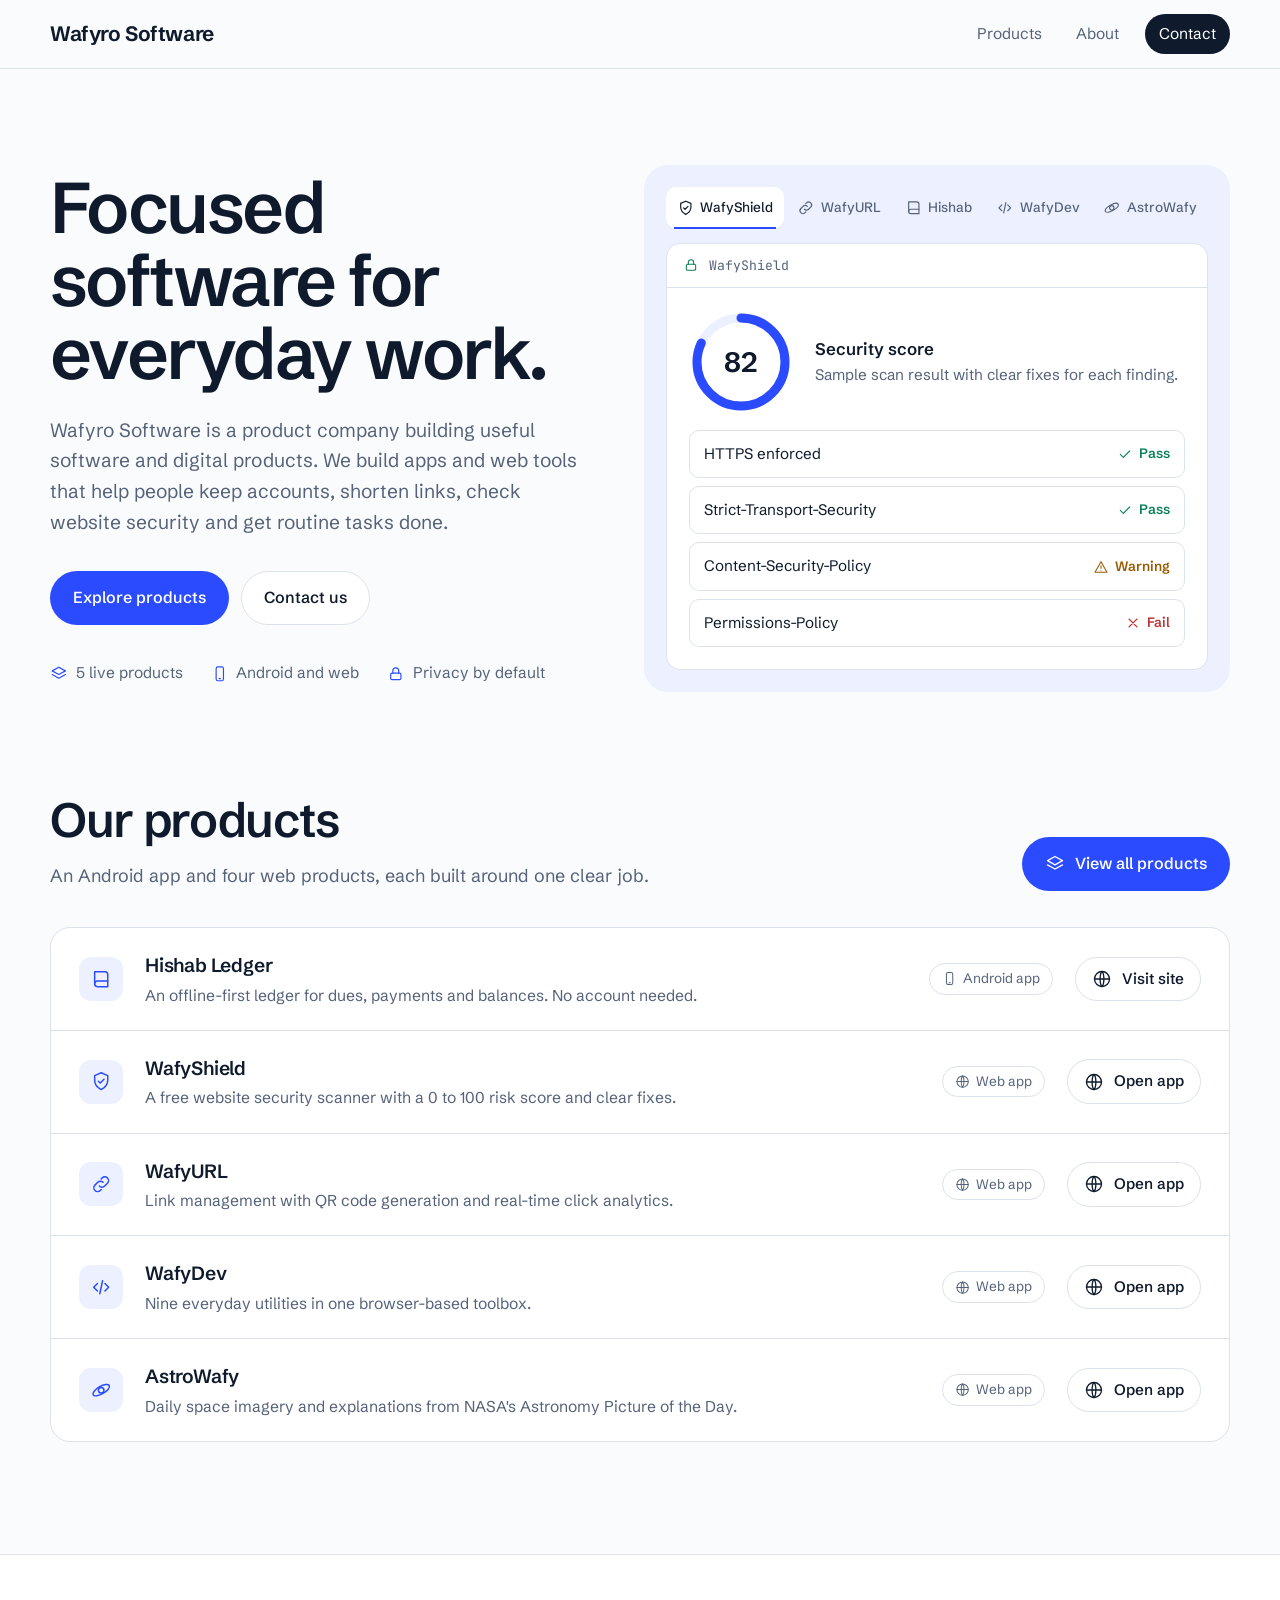
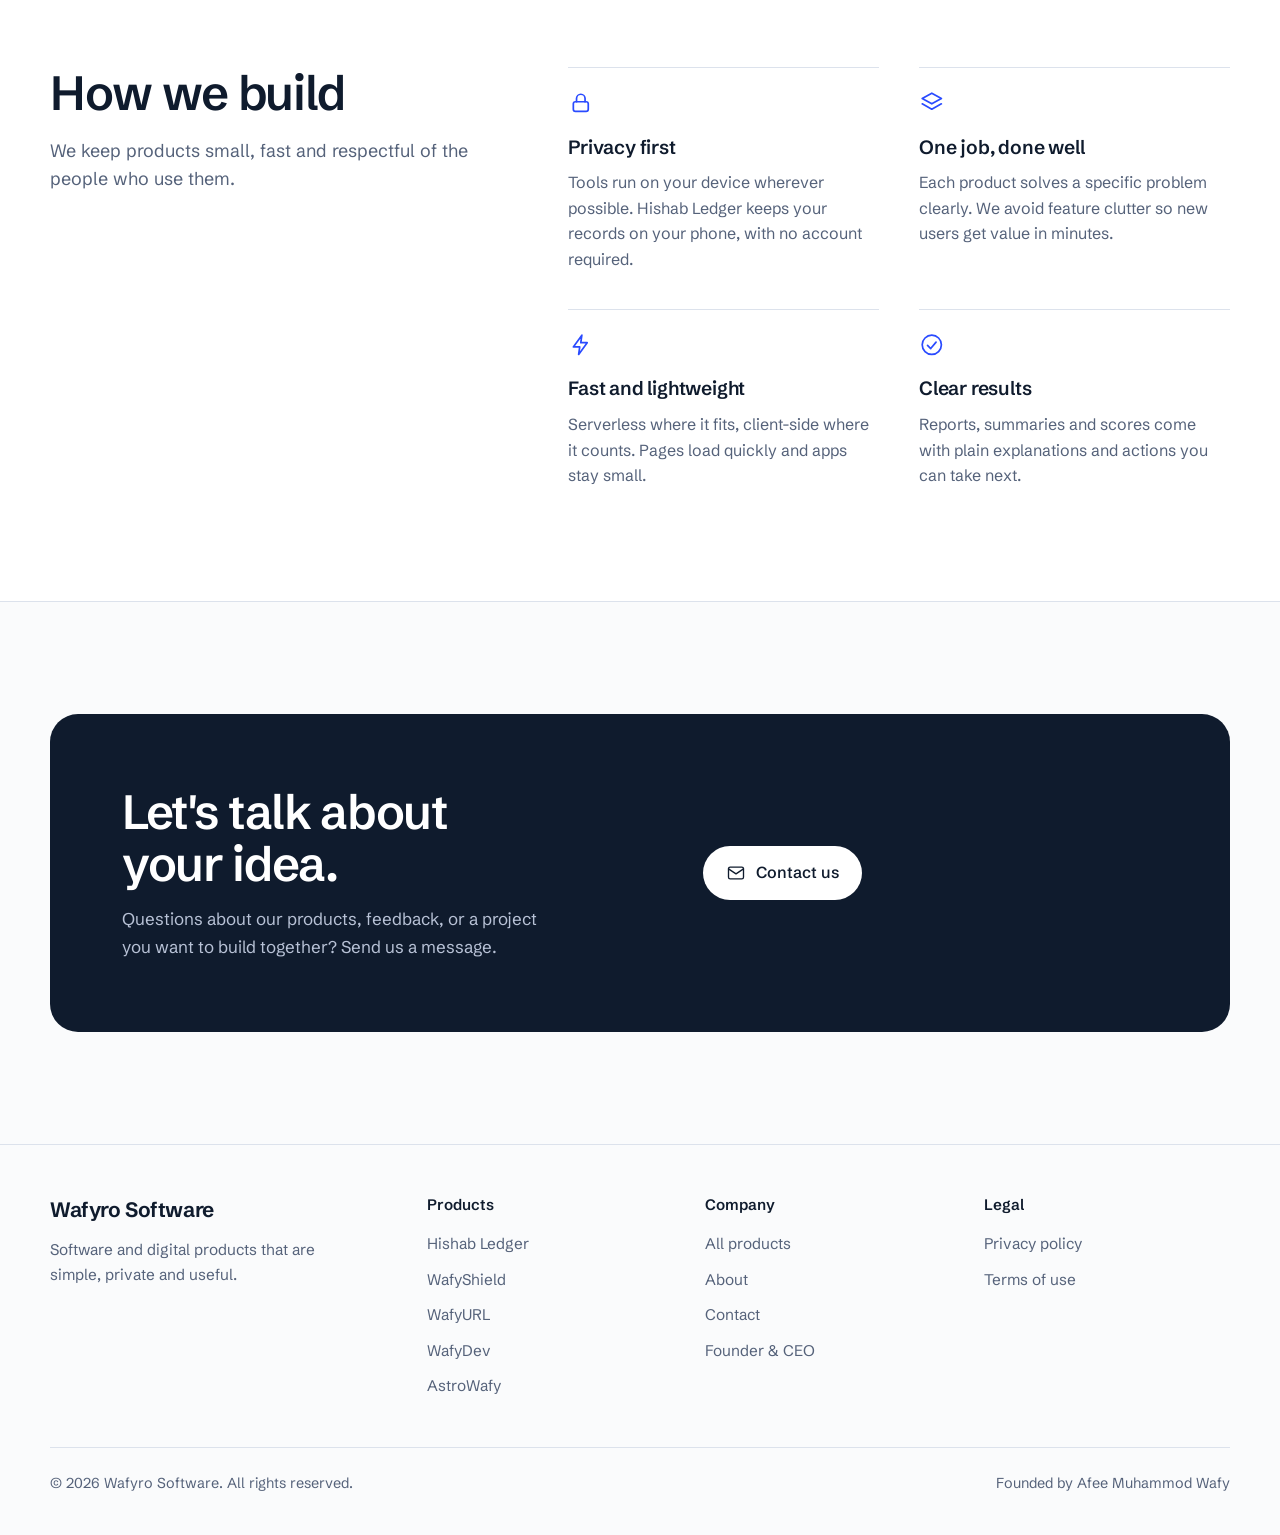
==== commit d073f979: "Add files via upload" ====
--- a/index.html
+++ b/index.html
@@ -3,29 +3,29 @@
 <head>
   <meta charset="UTF-8">
   <meta name="viewport" content="width=device-width, initial-scale=1.0">
-  <title>Wafyra — Software &amp; Digital Products</title>
-  <meta name="description" content="Wafyra is a product company building useful software and digital products.">
+  <title>Wafyro Software — Software Development Company</title>
+  <meta name="description" content="Wafyro Software is a product company building useful software and digital products.">
   <meta name="author" content="Afee Muhammod Wafy">
   <meta name="creator" content="Afee Muhammod Wafy">
-  <meta name="publisher" content="Wafyra">
+  <meta name="publisher" content="Wafyro Software">
   <link rel="icon" type="image/webp" href="assets/favicon.webp">
   <link rel="apple-touch-icon" href="assets/favicon.webp">
   <meta name="robots" content="index, follow, max-image-preview:large">
   <meta name="theme-color" content="#FAFBFC">
-  <meta name="application-name" content="Wafyra">
+  <meta name="application-name" content="Wafyro Software">
   <link rel="canonical" href="https://amwafy.xyz/">
 
   <meta property="og:type" content="website">
   <meta property="og:url" content="https://amwafy.xyz/">
-  <meta property="og:title" content="Wafyra — Software &amp; Digital Products">
-  <meta property="og:description" content="Wafyra is a product company building useful software and digital products.">
-  <meta property="og:site_name" content="Wafyra">
+  <meta property="og:title" content="Wafyro Software — Software &amp; Digital Products">
+  <meta property="og:description" content="Wafyro Software is a product company building useful software and digital products.">
+  <meta property="og:site_name" content="Wafyro Software">
   <meta property="og:locale" content="en_US">
   <meta property="og:image" content="https://amwafy.xyz/assets/favicon.webp">
 
   <meta name="twitter:card" content="summary">
-  <meta name="twitter:title" content="Wafyra — Software &amp; Digital Products">
-  <meta name="twitter:description" content="Wafyra is a product company building useful software and digital products.">
+  <meta name="twitter:title" content="Wafyro Software — Software &amp; Digital Products">
+  <meta name="twitter:description" content="Wafyro Software is a product company building useful software and digital products.">
   <meta name="twitter:image" content="https://amwafy.xyz/assets/favicon.webp">
 
   <script type="application/ld+json">
@@ -48,7 +48,7 @@
     {
       "@type": "Organization",
       "@id": "https://amwafy.xyz/#organization",
-      "name": "Wafyra",
+      "name": "Wafyro Software",
       "url": "https://amwafy.xyz/",
       "logo": "https://amwafy.xyz/assets/favicon.webp",
       "description": "A product company building useful software and digital products.",
@@ -60,7 +60,7 @@
       "@type": "WebSite",
       "@id": "https://amwafy.xyz/#website",
       "url": "https://amwafy.xyz/",
-      "name": "Wafyra",
+      "name": "Wafyro Software",
       "description": "A product company building useful software and digital products.",
       "publisher": {
         "@id": "https://amwafy.xyz/#organization"
@@ -71,7 +71,7 @@
     },
     {
       "@type": "ItemList",
-      "name": "Wafyra products",
+      "name": "Wafyro Software products",
       "url": "https://amwafy.xyz/products/",
       "itemListElement": [
         {
@@ -131,7 +131,7 @@
       "@type": "WebPage",
       "@id": "https://amwafy.xyz/#webpage",
       "url": "https://amwafy.xyz/",
-      "name": "Wafyra — Software & Digital Products",
+      "name": "Wafyro Software — Software & Digital Products",
       "isPartOf": {
         "@id": "https://amwafy.xyz/#website"
       },
@@ -183,7 +183,7 @@
 <a class="skip" href="#main">Skip to content</a>
 <header class="site-header">
   <div class="wrap nav">
-    <a href="./" class="brand" aria-label="Wafyra home">Wafyra</a>
+    <a href="./" class="brand" aria-label="Wafyro Software home">Wafyro Software</a>
     <button class="menu-btn" id="menuBtn" aria-label="Open menu" aria-expanded="false" aria-controls="navLinks">
       <svg class="ic" aria-hidden="true"><use href="#i-menu"/></svg>
     </button>
@@ -201,7 +201,7 @@
     <div class="wrap hero-grid">
       <div class="hero-copy">
         <h1>Focused software for everyday work.</h1>
-        <p class="hero-lead">Wafyra is a product company building useful software and digital products. We build apps and web tools that help people keep accounts, shorten links, check website security and get routine tasks done.</p>
+        <p class="hero-lead">Wafyro Software is a product company building useful software and digital products. We build apps and web tools that help people keep accounts, shorten links, check website security and get routine tasks done.</p>
         <div class="hero-actions">
           <a href="products/" class="btn btn-primary">Explore products</a>
           <a href="contact/" class="btn btn-ghost">Contact us</a>
@@ -215,7 +215,7 @@
 
       <div class="stage-wrap">
         <div class="stage" id="stage">
-          <div class="tabs" role="tablist" aria-label="Wafyra products">
+          <div class="tabs" role="tablist" aria-label="Wafyro Software products">
             <button class="tab" role="tab" aria-selected="true" aria-controls="p-shield" id="t-shield" data-name="WafyShield"><svg class="ic" aria-hidden="true"><use href="#i-shield"/></svg><span>WafyShield</span></button>
             <button class="tab" role="tab" aria-selected="false" aria-controls="p-url" id="t-url" data-name="WafyURL"><svg class="ic" aria-hidden="true"><use href="#i-link"/></svg><span>WafyURL</span></button>
             <button class="tab" role="tab" aria-selected="false" aria-controls="p-hishab" id="t-hishab" data-name="Hishab Ledger"><svg class="ic" aria-hidden="true"><use href="#i-ledger"/></svg><span>Hishab</span></button>
@@ -417,7 +417,7 @@
   <div class="wrap">
     <div class="foot">
       <div>
-        <a href="./" class="brand">Wafyra</a>
+        <a href="./" class="brand">Wafyro Software</a>
         <p>Software and digital products that are simple, private and useful.</p>
       </div>
       <div>
@@ -448,7 +448,7 @@
       </div>
     </div>
     <div class="copy">
-      <span>&copy; <span id="year">2026</span> Wafyra. All rights reserved.</span>
+      <span>&copy; <span id="year">2026</span> Wafyro Software. All rights reserved.</span>
       <span>Founded by Afee Muhammod Wafy</span>
     </div>
   </div>
